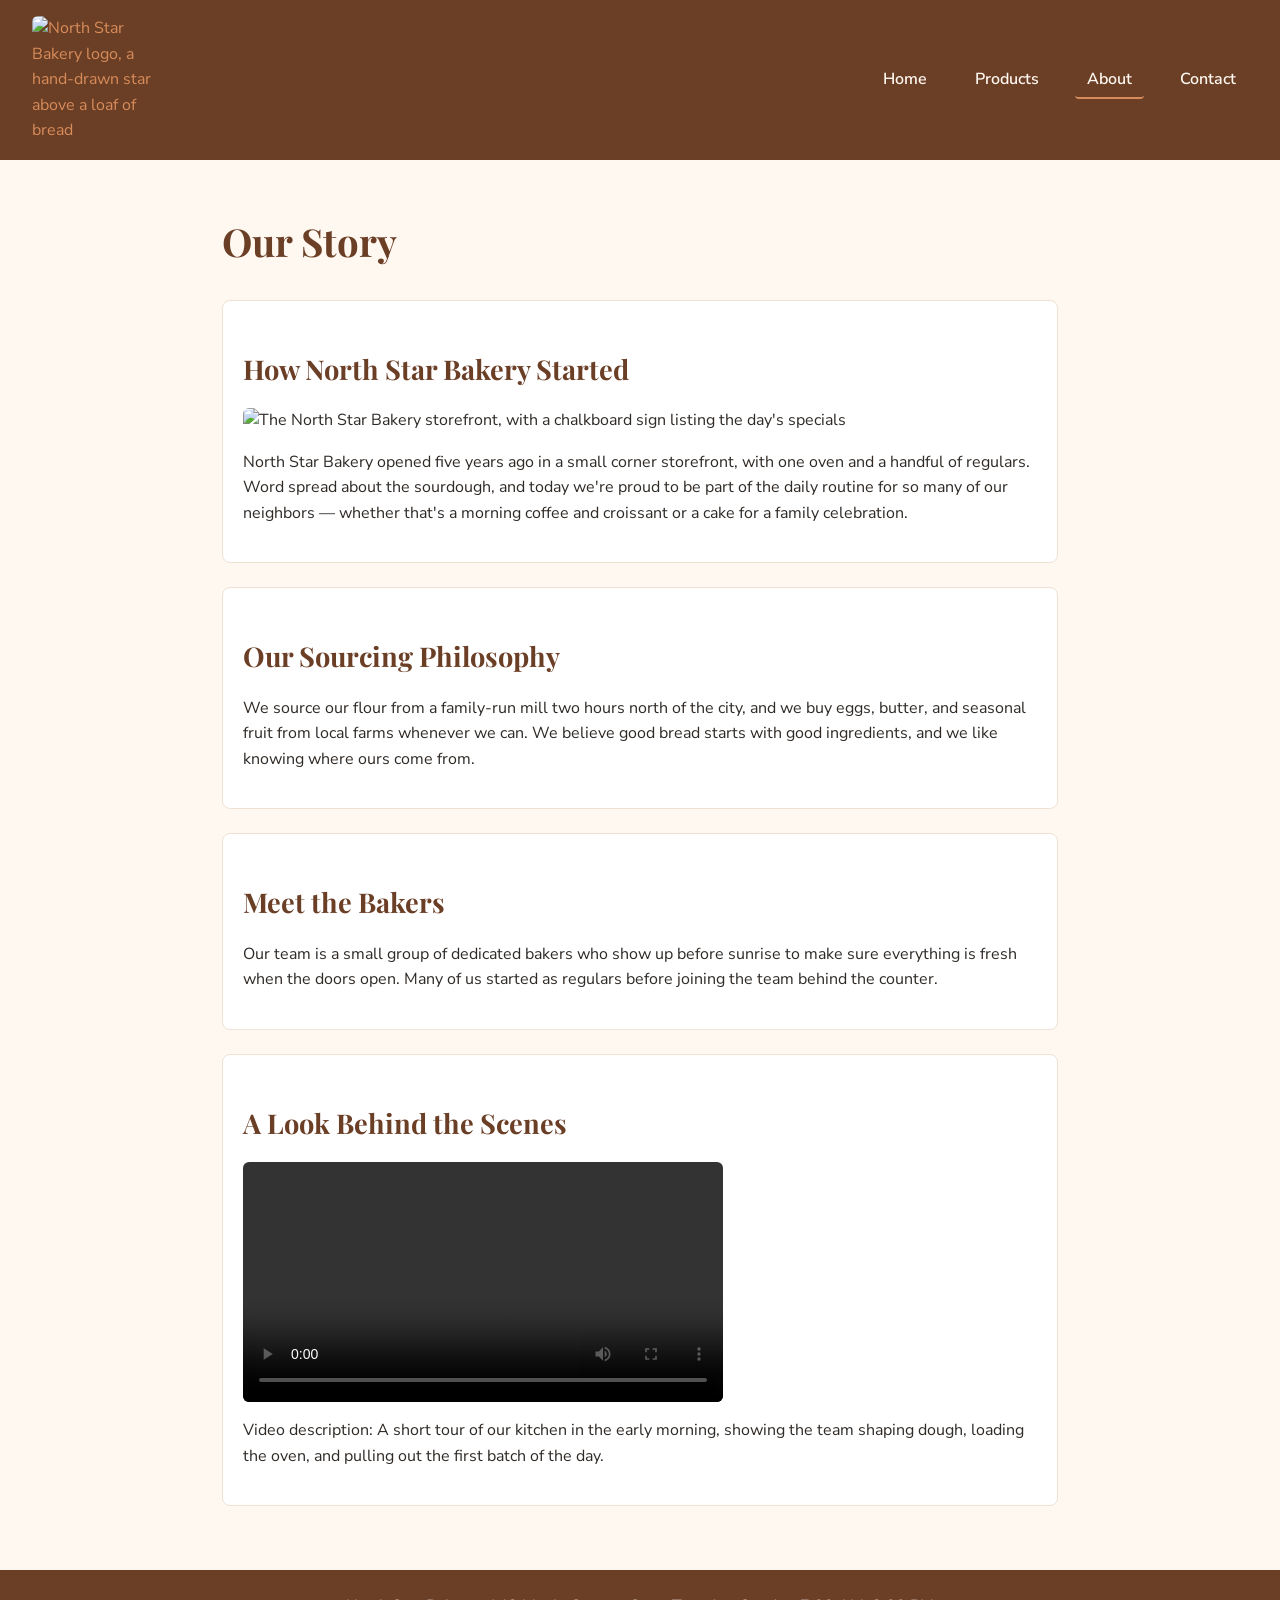
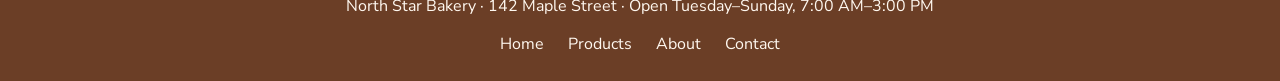
==== about.html @ d1824cc0 "Add files via upload" ====
<!DOCTYPE html>
<html lang="en">
<head>
  <meta charset="UTF-8">
  <meta name="viewport" content="width=device-width, initial-scale=1.0">
  <title>North Star Bakery | About</title>
  <link rel="preconnect" href="https://fonts.googleapis.com">
  <link href="https://fonts.googleapis.com/css2?family=Playfair+Display:wght@600;700&family=Nunito+Sans:wght@400;600&display=swap" rel="stylesheet">
  <link rel="stylesheet" href="styles.css">
</head>
<body>
  <header>
    <a href="index.html">
      <img src="bakery-logo.png" alt="North Star Bakery logo, a hand-drawn star above a loaf of bread">
    </a>
    <nav aria-label="Main navigation">
      <ul>
        <li><a href="index.html">Home</a></li>
        <li><a href="products.html">Products</a></li>
        <li><a href="about.html" aria-current="page">About</a></li>
        <li><a href="contact.html">Contact</a></li>
      </ul>
    </nav>
  </header>
  <main>
    <h1>Our Story</h1>
    <section aria-labelledby="story-heading">
      <h2 id="story-heading">How North Star Bakery Started</h2>
      <img src="bakery-storefront.jpg" alt="The North Star Bakery storefront, with a chalkboard sign listing the day's specials">
      <p>
        North Star Bakery opened five years ago in a small corner storefront,
        with one oven and a handful of regulars. Word spread about the sourdough, and today we're
        proud to be part of the daily routine for so many of our neighbors &mdash; whether that's a
        morning coffee and croissant or a cake for a family celebration.
      </p>
    </section>
    <section aria-labelledby="sourcing-heading">
      <h2 id="sourcing-heading">Our Sourcing Philosophy</h2>
      <p>
        We source our flour from a family-run mill two hours north of the city,
        and we buy eggs, butter, and seasonal fruit from local farms whenever we can. We believe
        good bread starts with good ingredients, and we like knowing where ours come from.
      </p>
    </section>
    <section aria-labelledby="staff-heading">
      <h2 id="staff-heading">Meet the Bakers</h2>
      <p>
        Our team is a small group of dedicated bakers who show up before sunrise
        to make sure everything is fresh when the doors open. Many of us started as regulars before
        joining the team behind the counter.
      </p>
    </section>
    <section aria-labelledby="behind-scenes-heading">
      <h2 id="behind-scenes-heading">A Look Behind the Scenes</h2>
      <video controls width="480">
        <source src="bakery-behind-scenes.mp4" type="video/mp4">
        Your browser does not support the video element. You can
        <a href="bakery-behind-scenes.mp4">download the behind-the-scenes video</a> instead, or
        read the description below.
      </video>
      <p>
        Video description: A short tour of our kitchen in the early morning, showing
        the team shaping dough, loading the oven, and pulling out the first batch of the day.
      </p>
    </section>
  </main>
  <footer>
    <p>North Star Bakery &middot; 142 Maple Street &middot; Open Tuesday&ndash;Sunday, 7:00 AM&ndash;3:00 PM</p>
    <nav aria-label="Footer navigation">
      <ul>
        <li><a href="index.html">Home</a></li>
        <li><a href="products.html">Products</a></li>
        <li><a href="about.html">About</a></li>
        <li><a href="contact.html">Contact</a></li>
      </ul>
    </nav>
  </footer>
</body>
</html>
---- styles.css ----
/* ==========================================================================
   North Star Bakery — styles.css
   Design system: 4 colors, 2 font families, mobile-first, Flexbox layout
   ========================================================================== */

/* ---- Design tokens ---- */
:root {
  --color-cream: #FFF8F0;      /* page background */
  --color-brown: #6B3E26;      /* headings, header/footer background */
  --color-peach: #D88C5A;      /* accents, buttons, links */
  --color-charcoal: #2F2A26;   /* body text */

  --font-heading: 'Playfair Display', Georgia, serif;
  --font-body: 'Nunito Sans', Arial, sans-serif;
}

/* ---- Reset ---- */
* {
  box-sizing: border-box;
}

body {
  margin: 0;
  font-family: var(--font-body);
  background-color: var(--color-cream);
  color: var(--color-charcoal);
  line-height: 1.6;
}

img,
video {
  max-width: 100%;
  height: auto;
  display: block;
  border-radius: 6px;
}

/* ---- Headings & links (typography hierarchy) ---- */
h1, h2, h3 {
  font-family: var(--font-heading);
  color: var(--color-brown);
  line-height: 1.2;
}

h1 {
  font-size: 1.9rem;
  margin-bottom: 0.75rem;
}

h2 {
  font-size: 1.4rem;
  margin-top: 2rem;
}

h3 {
  font-size: 1.1rem;
  color: var(--color-charcoal);
}

a {
  color: var(--color-peach);
  text-decoration: none;
}

a:hover,
a:focus {
  text-decoration: underline;
}

/* ---- Layout container (mobile-first: single column) ---- */
main {
  display: flex;
  flex-direction: column;
  gap: 1.5rem;
  max-width: 900px;
  margin: 0 auto;
  padding: 1.25rem;
}

section {
  background-color: #ffffff;
  border: 1px solid #EFE1D3;
  border-radius: 8px;
  padding: 1.25rem;
}

/* ---- Header: logo + nav, mobile-first stacked column ---- */
header {
  background-color: var(--color-brown);
  display: flex;
  flex-direction: column;
  align-items: center;
  gap: 0.75rem;
  padding: 1rem;
}

header img {
  max-width: 140px;
}

header nav ul {
  list-style: none;
  display: flex;
  flex-direction: column;
  align-items: center;
  gap: 0.5rem;
  margin: 0;
  padding: 0;
}

header nav a {
  color: var(--color-cream);
  font-weight: 600;
  padding: 0.4rem 0.75rem;
  border-radius: 4px;
}

header nav a:hover,
header nav a:focus {
  background-color: var(--color-peach);
  color: var(--color-brown);
  text-decoration: none;
}

header nav a[aria-current="page"] {
  border-bottom: 2px solid var(--color-peach);
}

/* ---- Product grid (breads, pastries, cakes) ---- */
.product-grid {
  list-style: none;
  display: flex;
  flex-direction: column;
  gap: 1rem;
  margin: 1rem 0 0;
  padding: 0;
}

.product-grid li {
  background-color: var(--color-cream);
  border: 1px solid #EFE1D3;
  border-radius: 6px;
  padding: 1rem;
}

.price {
  font-weight: 600;
  color: var(--color-peach);
}

/* ---- Figure / figcaption ---- */
figure {
  margin: 0;
}

figcaption {
  font-size: 0.9rem;
  color: var(--color-brown);
  margin-top: 0.5rem;
  font-style: italic;
}

/* ---- Forms ---- */
form {
  display: flex;
  flex-direction: column;
  gap: 1.25rem;
}

fieldset {
  border: 1px solid #EFE1D3;
  border-radius: 6px;
  padding: 1rem;
}

legend {
  font-family: var(--font-heading);
  color: var(--color-brown);
  padding: 0 0.5rem;
  font-weight: 600;
}

label {
  font-weight: 600;
  display: inline-block;
  margin-bottom: 0.3rem;
}

input,
select,
textarea {
  width: 100%;
  font-family: var(--font-body);
  font-size: 1rem;
  padding: 0.5rem;
  border: 1px solid #CBB89B;
  border-radius: 4px;
  background-color: var(--color-cream);
  color: var(--color-charcoal);
}

input:focus,
select:focus,
textarea:focus {
  outline: 2px solid var(--color-peach);
  outline-offset: 1px;
}

button {
  align-self: flex-start;
  background-color: var(--color-peach);
  color: var(--color-brown);
  border: none;
  font-weight: 700;
  font-size: 1rem;
  padding: 0.65rem 1.5rem;
  border-radius: 4px;
  cursor: pointer;
}

button:hover,
button:focus {
  background-color: var(--color-brown);
  color: var(--color-cream);
}

/* ---- Audio ---- */
audio {
  width: 100%;
}

/* ---- Footer ---- */
footer {
  background-color: var(--color-brown);
  color: var(--color-cream);
  text-align: center;
  padding: 1.5rem 1rem;
  margin-top: 2rem;
}

footer p {
  margin: 0 0 0.75rem;
}

footer nav ul {
  list-style: none;
  display: flex;
  flex-direction: column;
  align-items: center;
  gap: 0.4rem;
  margin: 0;
  padding: 0;
}

footer nav a {
  color: var(--color-cream);
}

/* ==========================================================================
   Responsive Layout — larger screens (tablet / desktop)
   ========================================================================== */
@media (min-width: 800px) {

  header {
    flex-direction: row;
    justify-content: space-between;
    padding: 1rem 2rem;
  }

  header nav ul {
    flex-direction: row;
    gap: 1.5rem;
  }

  main {
    padding: 2rem;
  }

  h1 {
    font-size: 2.4rem;
  }

  h2 {
    font-size: 1.7rem;
  }

  .product-grid {
    flex-direction: row;
    flex-wrap: wrap;
  }

  .product-grid li {
    flex: 1 1 30%;
  }

  fieldset {
    display: flex;
    flex-wrap: wrap;
    gap: 1rem;
  }

  fieldset p {
    flex: 1 1 45%;
    margin: 0.5rem 0;
  }

  footer nav ul {
    flex-direction: row;
    justify-content: center;
    gap: 1.5rem;
  }
}
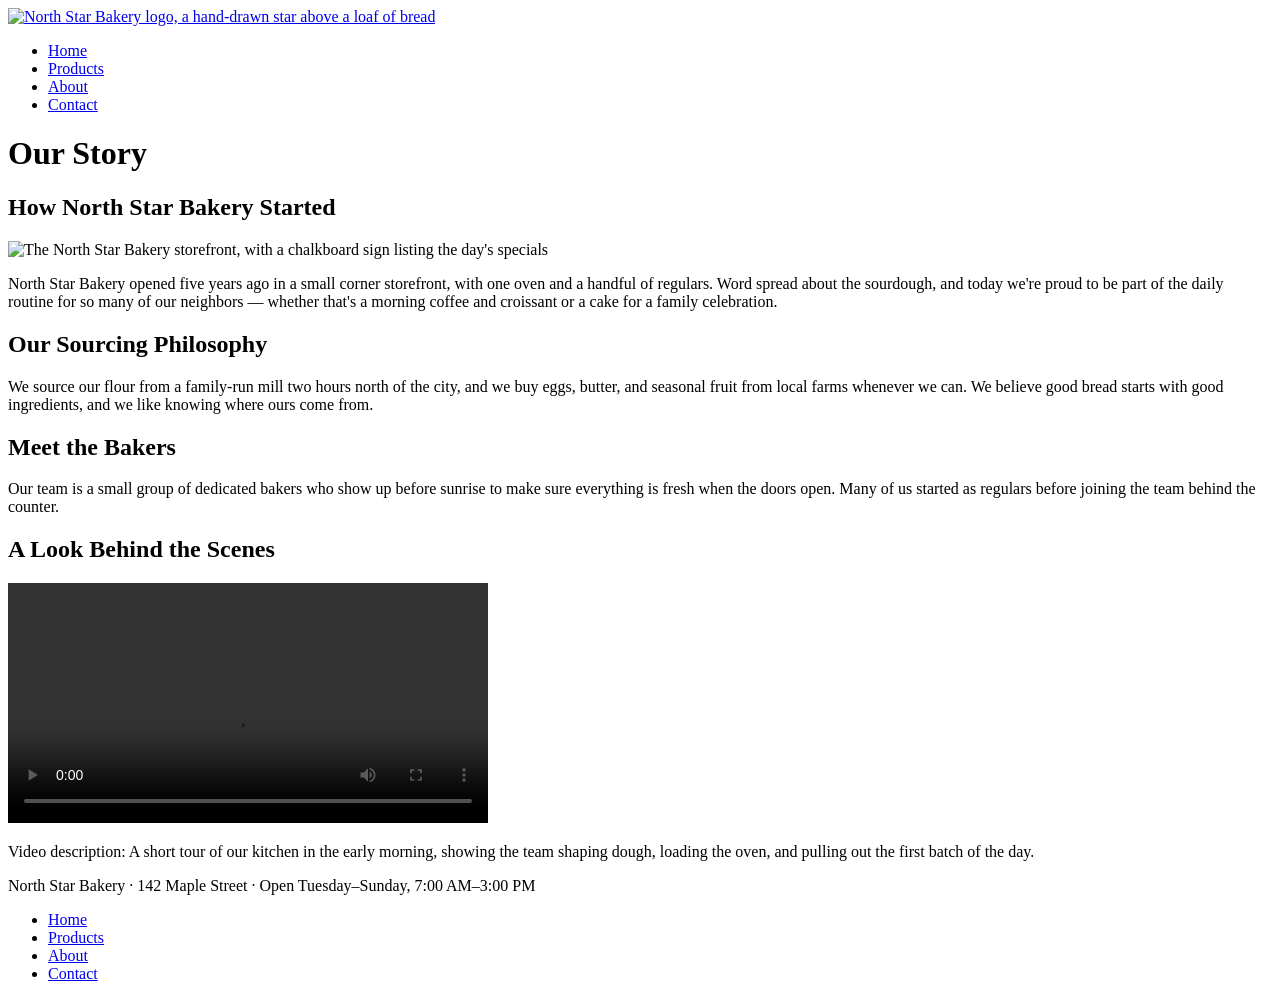
==== commit 67cecf2a: "Rename about html to about.html" ====
--- a/about.html
+++ b/about.html
@@ -75,5 +75,6 @@
       </ul>
     </nav>
   </footer>
+  <script src="script.js"></script>
 </body>
 </html>
